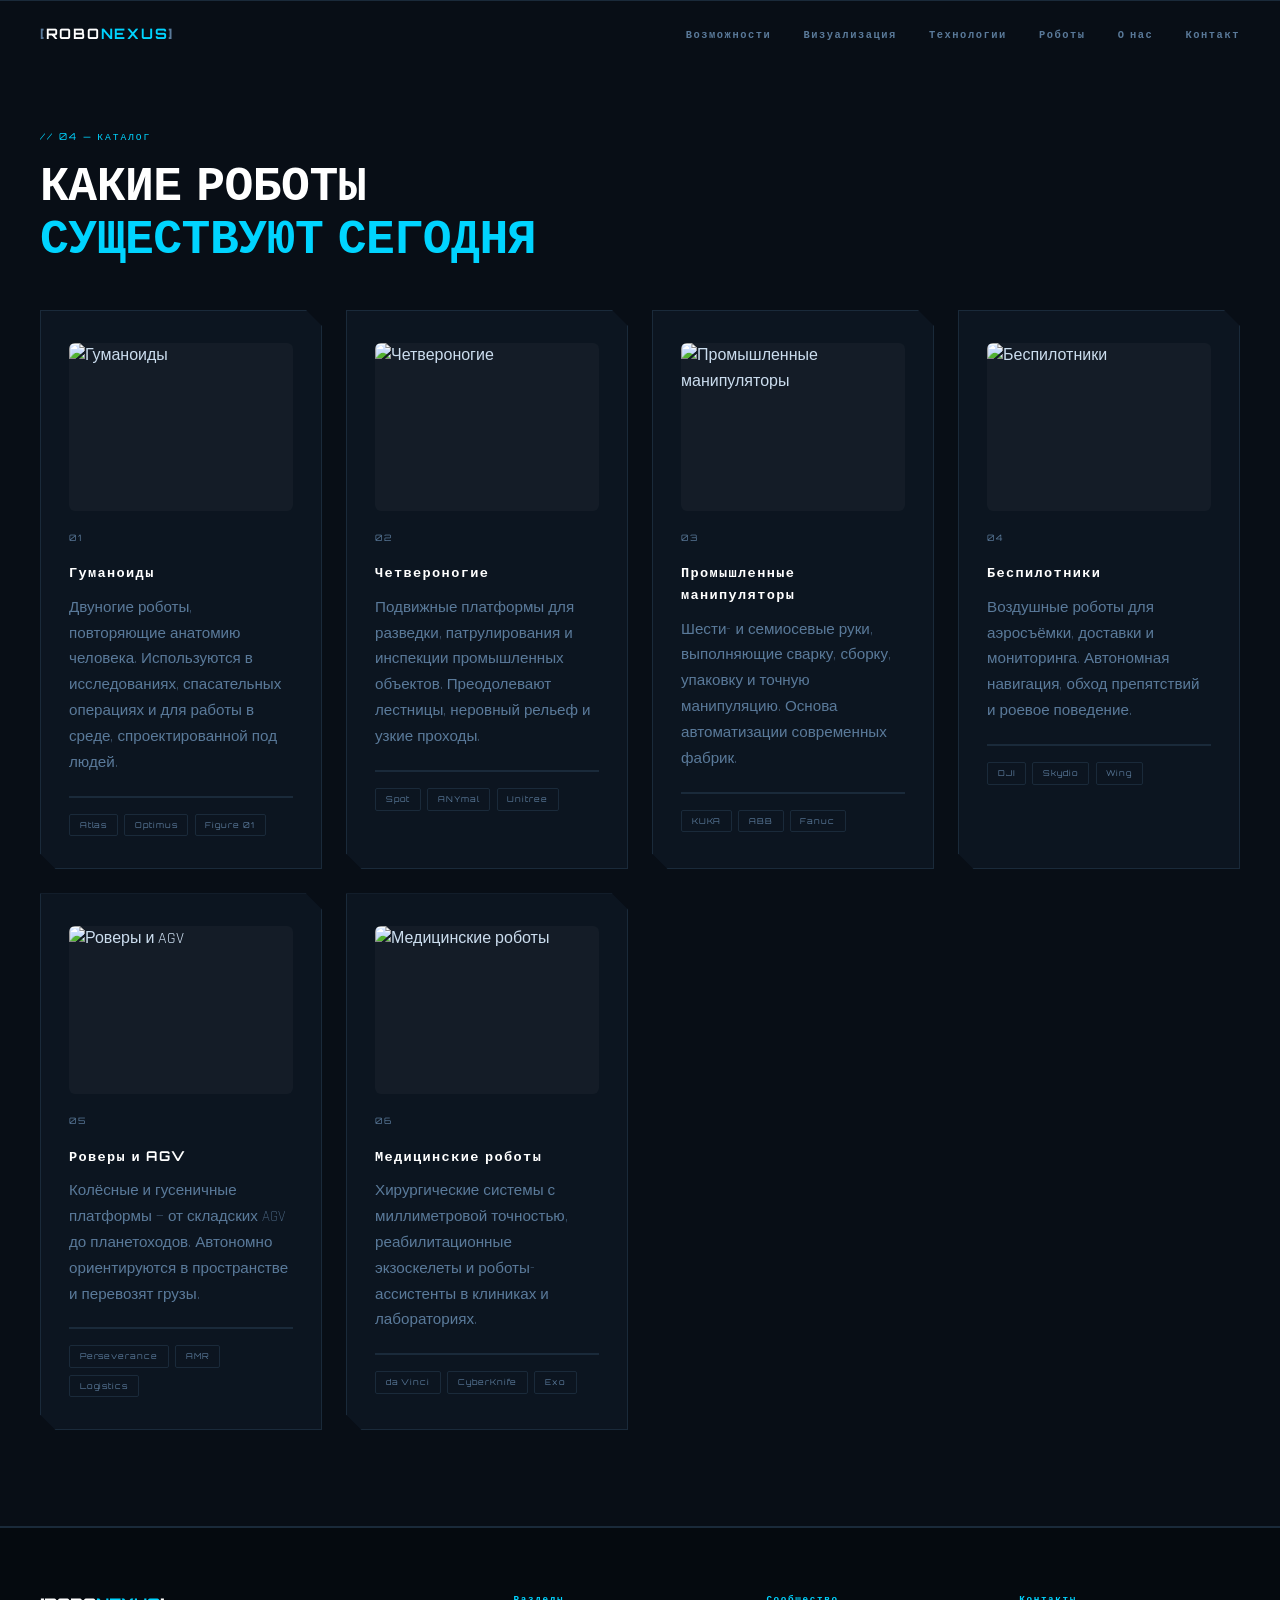
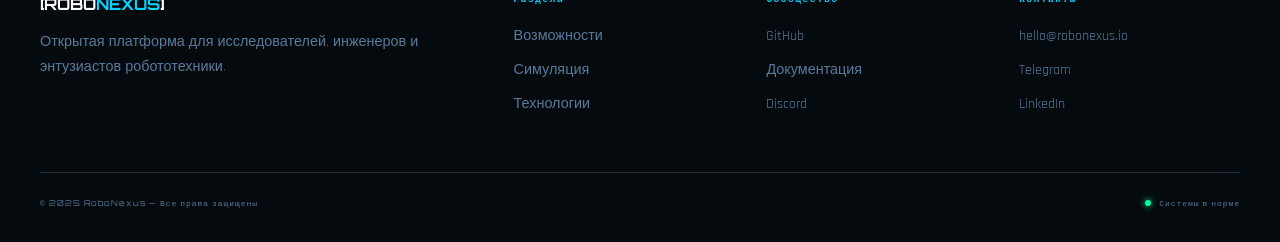
==== robots.html @ f0a173c4 "Add files via upload" ====
<!DOCTYPE html>
<html lang="ru">
<head>
<meta charset="UTF-8" />
<meta name="viewport" content="width=device-width, initial-scale=1.0" />
<title>Виды роботов — RoboNexus</title>
<meta name="description" content="Какие роботы существуют сегодня: гуманоиды, квадропеды, манипуляторы, дроны, роверы и медицинские системы." />
<link rel="preconnect" href="https://fonts.googleapis.com" />
<link rel="preconnect" href="https://fonts.gstatic.com" crossorigin />
<link href="https://fonts.googleapis.com/css2?family=Orbitron:wght@400;500;700;900&family=Rajdhani:wght@300;400;500;600;700&display=swap" rel="stylesheet" />
<link rel="stylesheet" href="style.css" />
</head>
<body>

<nav class="nav" id="nav">
    <div class="nav__logo">
      <span class="nav__logo-bracket">[</span>ROBO<span class="nav__logo-accent">NEXUS</span><span class="nav__logo-bracket">]</span>
    </div>
    <ul class="nav__links">
      <li><a href="index.html#features" class="nav__link">Возможности</a></li>
      <li><a href="index.html#viz" class="nav__link">Визуализация</a></li>
      <li><a href="index.html#stack" class="nav__link">Технологии</a></li>
      <li><a href="robots.html" class="nav__link">Роботы</a></li>
      <li><a href="about.html" class="nav__link">О нас</a></li>
      <li><a href="index.html#contact" class="nav__link">Контакт</a></li>
    </ul>
    <button class="nav__burger" id="burger" aria-label="Меню">
      <span></span><span></span><span></span>
    </button>
  </nav>
<section class="features" style="padding-top:8rem;">
  <div class="section-header">
    <span class="section-tag">// 04 — КАТАЛОГ</span>
    <h1 class="section-title">Какие роботы<br/><em>существуют сегодня</em></h1>
  </div>
  <div class="features__grid">
    <article class="card" tabindex="0">
      <div style="position:relative;margin-bottom:1.25rem;border-radius:6px;overflow:hidden;aspect-ratio:4/3;background:rgba(255,255,255,0.03);">
        <img src="assets/robot-humanoid.jpg" alt="Гуманоиды" loading="lazy" style="width:100%;height:100%;object-fit:cover;display:block;filter:saturate(1.05) contrast(1.05);" />
      </div>
      <div class="card__num">01</div>
      <h3 class="card__title">Гуманоиды</h3>
      <p class="card__desc">Двуногие роботы, повторяющие анатомию человека. Используются в исследованиях, спасательных операциях и для работы в среде, спроектированной под людей.</p>
      <div class="card__bar"><span></span></div>
      <ul class="card__tags"><li>Atlas</li><li>Optimus</li><li>Figure 01</li></ul>
    </article>
    <article class="card" tabindex="0">
      <div style="position:relative;margin-bottom:1.25rem;border-radius:6px;overflow:hidden;aspect-ratio:4/3;background:rgba(255,255,255,0.03);">
        <img src="assets/robot-quadruped.jpg" alt="Четвероногие" loading="lazy" style="width:100%;height:100%;object-fit:cover;display:block;filter:saturate(1.05) contrast(1.05);" />
      </div>
      <div class="card__num">02</div>
      <h3 class="card__title">Четвероногие</h3>
      <p class="card__desc">Подвижные платформы для разведки, патрулирования и инспекции промышленных объектов. Преодолевают лестницы, неровный рельеф и узкие проходы.</p>
      <div class="card__bar"><span></span></div>
      <ul class="card__tags"><li>Spot</li><li>ANYmal</li><li>Unitree</li></ul>
    </article>
    <article class="card" tabindex="0">
      <div style="position:relative;margin-bottom:1.25rem;border-radius:6px;overflow:hidden;aspect-ratio:4/3;background:rgba(255,255,255,0.03);">
        <img src="assets/robot-arm.jpg" alt="Промышленные манипуляторы" loading="lazy" style="width:100%;height:100%;object-fit:cover;display:block;filter:saturate(1.05) contrast(1.05);" />
      </div>
      <div class="card__num">03</div>
      <h3 class="card__title">Промышленные манипуляторы</h3>
      <p class="card__desc">Шести- и семиосевые руки, выполняющие сварку, сборку, упаковку и точную манипуляцию. Основа автоматизации современных фабрик.</p>
      <div class="card__bar"><span></span></div>
      <ul class="card__tags"><li>KUKA</li><li>ABB</li><li>Fanuc</li></ul>
    </article>
    <article class="card" tabindex="0">
      <div style="position:relative;margin-bottom:1.25rem;border-radius:6px;overflow:hidden;aspect-ratio:4/3;background:rgba(255,255,255,0.03);">
        <img src="assets/robot-drone.jpg" alt="Беспилотники" loading="lazy" style="width:100%;height:100%;object-fit:cover;display:block;filter:saturate(1.05) contrast(1.05);" />
      </div>
      <div class="card__num">04</div>
      <h3 class="card__title">Беспилотники</h3>
      <p class="card__desc">Воздушные роботы для аэросъёмки, доставки и мониторинга. Автономная навигация, обход препятствий и роевое поведение.</p>
      <div class="card__bar"><span></span></div>
      <ul class="card__tags"><li>DJI</li><li>Skydio</li><li>Wing</li></ul>
    </article>
    <article class="card" tabindex="0">
      <div style="position:relative;margin-bottom:1.25rem;border-radius:6px;overflow:hidden;aspect-ratio:4/3;background:rgba(255,255,255,0.03);">
        <img src="assets/robot-rover.jpg" alt="Роверы и AGV" loading="lazy" style="width:100%;height:100%;object-fit:cover;display:block;filter:saturate(1.05) contrast(1.05);" />
      </div>
      <div class="card__num">05</div>
      <h3 class="card__title">Роверы и AGV</h3>
      <p class="card__desc">Колёсные и гусеничные платформы — от складских AGV до планетоходов. Автономно ориентируются в пространстве и перевозят грузы.</p>
      <div class="card__bar"><span></span></div>
      <ul class="card__tags"><li>Perseverance</li><li>AMR</li><li>Logistics</li></ul>
    </article>
    <article class="card" tabindex="0">
      <div style="position:relative;margin-bottom:1.25rem;border-radius:6px;overflow:hidden;aspect-ratio:4/3;background:rgba(255,255,255,0.03);">
        <img src="assets/robot-medical.jpg" alt="Медицинские роботы" loading="lazy" style="width:100%;height:100%;object-fit:cover;display:block;filter:saturate(1.05) contrast(1.05);" />
      </div>
      <div class="card__num">06</div>
      <h3 class="card__title">Медицинские роботы</h3>
      <p class="card__desc">Хирургические системы с миллиметровой точностью, реабилитационные экзоскелеты и роботы-ассистенты в клиниках и лабораториях.</p>
      <div class="card__bar"><span></span></div>
      <ul class="card__tags"><li>da Vinci</li><li>CyberKnife</li><li>Exo</li></ul>
    </article>
  </div>
</section>
<footer class="footer" id="contact">
    <div class="footer__grid">
      <div class="footer__brand">
        <div class="footer__logo">[ROBO<span>NEXUS</span>]</div>
        <p class="footer__desc">Открытая платформа для исследователей, инженеров и энтузиастов робототехники.</p>
      </div>
      <div class="footer__col">
        <h5 class="footer__col-title">Разделы</h5>
        <ul class="footer__links">
          <li><a href="index.html#features">Возможности</a></li>
          <li><a href="index.html#viz">Симуляция</a></li>
          <li><a href="index.html#stack">Технологии</a></li>
        </ul>
      </div>
      <div class="footer__col">
        <h5 class="footer__col-title">Сообщество</h5>
        <ul class="footer__links">
          <li><a href="#">GitHub</a></li>
          <li><a href="#">Документация</a></li>
          <li><a href="#">Discord</a></li>
        </ul>
      </div>
      <div class="footer__col">
        <h5 class="footer__col-title">Контакты</h5>
        <ul class="footer__links">
          <li><a href="mailto:hello@robonexus.io">hello@robonexus.io</a></li>
          <li><a href="#">Telegram</a></li>
          <li><a href="#">LinkedIn</a></li>
        </ul>
      </div>
    </div>
    <div class="footer__bottom">
      <span>© 2025 RoboNexus — Все права защищены</span>
      <span class="footer__status"><span class="footer__status-dot"></span>Системы в норме</span>
    </div>
  </footer>

<script src="script.js"></script>
</body>
</html>
---- style.css ----
/* ═══════════════════════════════════════════════
   ROBONEXUS — STYLE.CSS
   Dark High-Tech / Industrial Futurism
═══════════════════════════════════════════════ */

/* ── TOKENS ── */
:root {
  --c-bg:       #050a0f;
  --c-bg2:      #080e16;
  --c-surface:  #0c1520;
  --c-border:   #1a2a3a;
  --c-accent:   #00d4ff;
  --c-accent2:  #ff6b35;
  --c-accent3:  #00ff9d;
  --c-text:     #c8d8e8;
  --c-text-dim: #5a7a9a;
  --c-text-inv: #050a0f;
  --f-head:     'Orbitron', monospace;
  --f-body:     'Rajdhani', sans-serif;
  --nav-h:      68px;
  --r:          4px;
  --glow-a:     0 0 20px rgba(0,212,255,.35), 0 0 60px rgba(0,212,255,.12);
  --glow-b:     0 0 20px rgba(255,107,53,.35), 0 0 60px rgba(255,107,53,.12);
}

/* ── RESET & BASE ── */
*, *::before, *::after { box-sizing: border-box; margin: 0; padding: 0; }
html { scroll-behavior: smooth; font-size: 16px; }
body {
  background: var(--c-bg);
  color: var(--c-text);
  font-family: var(--f-body);
  font-weight: 400;
  line-height: 1.6;
  overflow-x: hidden;
}
img, svg { display: block; }
a { color: inherit; text-decoration: none; }
ul { list-style: none; }
canvas { display: block; }

/* Scrollbar */
::-webkit-scrollbar { width: 5px; }
::-webkit-scrollbar-track { background: var(--c-bg); }
::-webkit-scrollbar-thumb { background: var(--c-accent); border-radius: 2px; }

/* ═══════════════════════════════════════════════
   NAV
═══════════════════════════════════════════════ */
.nav {
  position: fixed; top: 0; left: 0; right: 0;
  z-index: 100;
  height: var(--nav-h);
  display: flex; align-items: center; justify-content: space-between;
  padding: 0 2.5rem;
  border-bottom: 1px solid transparent;
  transition: background .35s, border-color .35s;
}
.nav.scrolled {
  background: rgba(5,10,15,.92);
  backdrop-filter: blur(12px);
  border-color: var(--c-border);
}
.nav__logo {
  font-family: var(--f-head);
  font-size: .9rem;
  font-weight: 700;
  letter-spacing: .12em;
  color: #fff;
}
.nav__logo-bracket { color: var(--c-text-dim); }
.nav__logo-accent  { color: var(--c-accent); }
.nav__links {
  display: flex; gap: 2rem;
}
.nav__link {
  font-family: var(--f-head);
  font-size: .65rem;
  font-weight: 600;
  letter-spacing: .15em;
  color: var(--c-text-dim);
  transition: color .2s;
  position: relative;
}
.nav__link::after {
  content: '';
  position: absolute; bottom: -4px; left: 0; right: 0;
  height: 1px; background: var(--c-accent);
  transform: scaleX(0); transform-origin: left;
  transition: transform .25s;
}
.nav__link:hover { color: var(--c-accent); }
.nav__link:hover::after { transform: scaleX(1); }

.nav__burger {
  display: none;
  flex-direction: column; gap: 5px;
  background: none; border: none; cursor: pointer; padding: 4px;
}
.nav__burger span {
  display: block; width: 22px; height: 1.5px;
  background: var(--c-accent);
  transition: transform .3s, opacity .3s;
}

@media (max-width: 720px) {
  .nav__links {
    position: fixed; top: var(--nav-h); left: 0; right: 0;
    flex-direction: column; align-items: center; gap: 0;
    background: rgba(5,10,15,.97);
    border-bottom: 1px solid var(--c-border);
    max-height: 0; overflow: hidden;
    transition: max-height .4s ease;
  }
  .nav__links.open { max-height: 300px; }
  .nav__link { padding: 1rem 0; font-size: .75rem; }
  .nav__burger { display: flex; }
}

/* ═══════════════════════════════════════════════
   SHARED SECTION HELPERS
═══════════════════════════════════════════════ */
.section-tag {
  display: block;
  font-family: var(--f-head);
  font-size: .6rem;
  letter-spacing: .2em;
  color: var(--c-accent);
  margin-bottom: .75rem;
}
.section-title {
  font-family: var(--f-head);
  font-size: clamp(1.8rem, 4vw, 3rem);
  font-weight: 900;
  line-height: 1.1;
  color: #fff;
  text-transform: uppercase;
  letter-spacing: -.01em;
}
.section-title em {
  font-style: normal;
  color: var(--c-accent);
}
.section-header { margin-bottom: 3rem; }

/* ═══════════════════════════════════════════════
   HERO
═══════════════════════════════════════════════ */
.hero {
  position: relative;
  min-height: 100vh;
  display: grid;
  grid-template-columns: 1fr 1fr;
  align-items: center;
  padding: calc(var(--nav-h) + 2rem) 2.5rem 2rem;
  overflow: hidden;
  gap: 2rem;
}

/* Grid background */
.hero__grid-bg {
  position: absolute; inset: 0;
  background-image:
    linear-gradient(rgba(0,212,255,.04) 1px, transparent 1px),
    linear-gradient(90deg, rgba(0,212,255,.04) 1px, transparent 1px);
  background-size: 60px 60px;
  mask-image: radial-gradient(ellipse 80% 80% at 50% 50%, black 40%, transparent 100%);
}
.hero__scanline {
  position: absolute; inset: 0; pointer-events: none;
  background: repeating-linear-gradient(
    0deg, transparent, transparent 2px, rgba(0,212,255,.015) 2px, rgba(0,212,255,.015) 4px
  );
}

.hero__content { position: relative; z-index: 2; }

.hero__eyebrow {
  display: flex; align-items: center; gap: .75rem;
  margin-bottom: 1.5rem;
}
.hero__tag {
  font-family: var(--f-head);
  font-size: .58rem;
  letter-spacing: .18em;
  color: var(--c-text-dim);
}
.hero__dot {
  width: 6px; height: 6px; border-radius: 50%;
  background: var(--c-accent3);
  box-shadow: 0 0 8px var(--c-accent3);
  animation: blink 1.4s ease-in-out infinite;
}
@keyframes blink { 0%,100%{opacity:1} 50%{opacity:.2} }

.hero__title {
  font-family: var(--f-head);
  font-weight: 900;
  font-size: clamp(2.4rem, 6vw, 5rem);
  line-height: 1.0;
  letter-spacing: -.02em;
  color: #fff;
  text-transform: uppercase;
  margin-bottom: 1.5rem;
}
.hero__title-line { display: block; }
.hero__title-line--accent { color: var(--c-accent); }
.hero__title-thin { font-weight: 400; opacity: .7; }

.hero__sub {
  font-size: 1.05rem;
  color: var(--c-text-dim);
  margin-bottom: 2.5rem;
  line-height: 1.8;
  font-weight: 300;
  min-height: 3.6rem;
}
.hero__typed { color: var(--c-accent); font-weight: 500; }
.hero__cursor {
  color: var(--c-accent);
  animation: blink .7s step-end infinite;
}

.hero__actions { display: flex; flex-wrap: wrap; gap: 1rem; }

/* Buttons */
.btn {
  position: relative;
  display: inline-flex; align-items: center;
  padding: .85rem 2rem;
  font-family: var(--f-head);
  font-size: .65rem;
  font-weight: 700;
  letter-spacing: .15em;
  text-transform: uppercase;
  border: none; cursor: pointer;
  overflow: hidden;
  transition: color .25s, box-shadow .25s;
}
.btn--primary {
  background: var(--c-accent);
  color: var(--c-text-inv);
  clip-path: polygon(0 0, calc(100% - 12px) 0, 100% 12px, 100% 100%, 12px 100%, 0 calc(100% - 12px));
}
.btn--primary:hover { box-shadow: var(--glow-a); }
.btn--primary:hover .btn__glow { opacity: 1; }
.btn__glow {
  position: absolute; inset: 0;
  background: rgba(255,255,255,.15);
  opacity: 0; transition: opacity .25s;
}
.btn__inner { position: relative; z-index: 1; }

.btn--ghost {
  background: transparent;
  color: var(--c-text);
  border: 1px solid var(--c-border);
  clip-path: polygon(0 0, calc(100% - 10px) 0, 100% 10px, 100% 100%, 10px 100%, 0 calc(100% - 10px));
}
.btn--ghost:hover { border-color: var(--c-accent); color: var(--c-accent); }

/* Hero visual / rings */
.hero__visual {
  position: relative;
  display: flex; align-items: center; justify-content: center;
  height: 420px;
}
.hero__ring {
  position: absolute; border-radius: 50%;
  border: 1px solid rgba(0,212,255,.25);
}
.hero__ring--1 { width: 320px; height: 320px; animation: spin 18s linear infinite; }
.hero__ring--2 { width: 240px; height: 240px; border-color: rgba(255,107,53,.2); animation: spin 12s linear infinite reverse; }
.hero__ring--3 { width: 160px; height: 160px; border-style: dashed; animation: spin 8s linear infinite; }
@keyframes spin { to { transform: rotate(360deg); } }

.hero__core {
  width: 90px; height: 90px;
  border-radius: 50%;
  background: radial-gradient(circle, rgba(0,212,255,.15) 0%, transparent 70%);
  border: 1px solid var(--c-accent);
  display: flex; align-items: center; justify-content: center;
  position: relative; z-index: 2;
  box-shadow: var(--glow-a);
  animation: pulse-core 3s ease-in-out infinite;
}
@keyframes pulse-core { 0%,100%{box-shadow: var(--glow-a)} 50%{box-shadow:0 0 40px rgba(0,212,255,.6),0 0 80px rgba(0,212,255,.2)} }

.hero__core-inner { width: 64px; height: 64px; }
.hero__icon { width: 100%; height: 100%; animation: spin 6s linear infinite; }

.hero__particles { position: absolute; inset: 0; pointer-events: none; }

.hero__scroll-hint {
  position: absolute; bottom: 2rem; left: 50%; transform: translateX(-50%);
  display: flex; flex-direction: column; align-items: center; gap: .5rem;
  font-family: var(--f-head); font-size: .5rem; letter-spacing: .2em;
  color: var(--c-text-dim); opacity: .6;
}
.hero__scroll-line {
  width: 1px; height: 40px;
  background: linear-gradient(to bottom, var(--c-accent), transparent);
  animation: scroll-line 2s ease-in-out infinite;
}
@keyframes scroll-line { 0%,100%{transform:scaleY(1)} 50%{transform:scaleY(.4)} }

@media (max-width: 900px) {
  .hero {
    grid-template-columns: 1fr;
    text-align: center;
  }
  .hero__actions { justify-content: center; }
  .hero__eyebrow { justify-content: center; }
  .hero__visual { height: 260px; }
  .hero__ring--1 { width: 220px; height: 220px; }
  .hero__ring--2 { width: 160px; height: 160px; }
  .hero__ring--3 { width: 100px; height: 100px; }
  .hero__scroll-hint { display: none; }
}

/* ═══════════════════════════════════════════════
   FEATURES
═══════════════════════════════════════════════ */
.features {
  padding: 6rem 2.5rem;
  background: var(--c-bg2);
  border-top: 1px solid var(--c-border);
  border-bottom: 1px solid var(--c-border);
}
.features__grid {
  display: grid;
  grid-template-columns: repeat(auto-fit, minmax(240px, 1fr));
  gap: 1.5rem;
}

/* Cards */
.card {
  position: relative;
  background: var(--c-surface);
  border: 1px solid var(--c-border);
  padding: 2rem 1.75rem;
  cursor: pointer;
  overflow: hidden;
  transition: border-color .3s, transform .3s;
  clip-path: polygon(0 0, calc(100% - 16px) 0, 100% 16px, 100% 100%, 16px 100%, 0 calc(100% - 16px));
}
.card::before {
  content: '';
  position: absolute; inset: 0;
  opacity: 0; transition: opacity .35s;
}
.card--design::before { background: radial-gradient(circle at 0 0, rgba(0,212,255,.08), transparent 60%); }
.card--code::before   { background: radial-gradient(circle at 100% 0, rgba(255,107,53,.08), transparent 60%); }
.card--viz::before    { background: radial-gradient(circle at 0 100%, rgba(0,255,157,.08), transparent 60%); }
.card--ai::before     { background: radial-gradient(circle at 100% 100%, rgba(0,212,255,.08), transparent 60%); }

.card:hover { transform: translateY(-4px); border-color: var(--c-accent); }
.card:hover::before { opacity: 1; }
.card--code:hover  { border-color: var(--c-accent2); }
.card--viz:hover   { border-color: var(--c-accent3); }

.card__num {
  font-family: var(--f-head);
  font-size: .55rem;
  letter-spacing: .2em;
  color: var(--c-text-dim);
  margin-bottom: 1rem;
}
.card__icon {
  width: 40px; height: 40px;
  color: var(--c-accent); margin-bottom: 1.25rem;
  transition: color .3s;
}
.card--code .card__icon  { color: var(--c-accent2); }
.card--viz .card__icon   { color: var(--c-accent3); }
.card--ai .card__icon    { color: var(--c-accent); }
.card__icon svg { width: 100%; height: 100%; }

.card__title {
  font-family: var(--f-head);
  font-size: .85rem;
  font-weight: 700;
  letter-spacing: .1em;
  color: #fff;
  margin-bottom: .75rem;
}
.card__desc {
  font-size: .95rem;
  color: var(--c-text-dim);
  line-height: 1.7;
  margin-bottom: 1.25rem;
  font-weight: 300;
}
.card__bar {
  height: 2px; background: var(--c-border);
  margin-bottom: 1rem; overflow: hidden;
}
.card__bar span {
  display: block; height: 100%;
  background: var(--c-accent);
  width: 0; transition: width .6s ease .1s;
}
.card--code .card__bar span  { background: var(--c-accent2); }
.card--viz .card__bar span   { background: var(--c-accent3); }
.card:hover .card__bar span,
.card:focus .card__bar span  { width: 100%; }

.card__tags {
  display: flex; flex-wrap: wrap; gap: .4rem;
}
.card__tags li {
  font-family: var(--f-head);
  font-size: .5rem;
  letter-spacing: .12em;
  padding: .25rem .6rem;
  border: 1px solid var(--c-border);
  color: var(--c-text-dim);
  border-radius: 2px;
}

/* ═══════════════════════════════════════════════
   VISUALIZATION
═══════════════════════════════════════════════ */
.viz {
  padding: 6rem 2.5rem;
  background: var(--c-bg);
}
.viz__wrapper {
  display: grid;
  grid-template-columns: 180px 1fr 180px;
  gap: 1.5rem;
  align-items: start;
}

/* Panels */
.viz__panel {
  display: flex; flex-direction: column; gap: 1rem;
}
.viz__stat {
  background: var(--c-surface);
  border: 1px solid var(--c-border);
  padding: .75rem 1rem;
}
.viz__stat-label {
  display: block;
  font-family: var(--f-head);
  font-size: .5rem;
  letter-spacing: .2em;
  color: var(--c-text-dim);
  margin-bottom: .25rem;
}
.viz__stat-value {
  font-family: var(--f-head);
  font-size: 1.1rem;
  font-weight: 700;
  color: var(--c-accent);
}
.viz__stat-value--ok { color: var(--c-accent3); }

.viz__controls { display: flex; flex-direction: column; gap: .5rem; margin-top: .5rem; }
.viz__btn {
  font-family: var(--f-head);
  font-size: .55rem;
  letter-spacing: .12em;
  padding: .6rem .8rem;
  background: transparent;
  border: 1px solid var(--c-accent);
  color: var(--c-accent);
  cursor: pointer;
  transition: background .2s, color .2s;
}
.viz__btn:hover { background: var(--c-accent); color: var(--c-text-inv); }
.viz__btn--ghost { border-color: var(--c-border); color: var(--c-text-dim); }
.viz__btn--ghost:hover { border-color: var(--c-accent2); color: var(--c-accent2); background: transparent; }

/* Scene */
.viz__scene {
  position: relative;
  border: 1px solid var(--c-border);
  background: var(--c-surface);
  overflow: hidden;
}
.viz__corner {
  position: absolute;
  width: 16px; height: 16px;
  border-color: var(--c-accent);
  border-style: solid;
}
.viz__corner--tl { top: 0; left: 0; border-width: 2px 0 0 2px; }
.viz__corner--tr { top: 0; right: 0; border-width: 2px 2px 0 0; }
.viz__corner--bl { bottom: 0; left: 0; border-width: 0 0 2px 2px; }
.viz__corner--br { bottom: 0; right: 0; border-width: 0 2px 2px 0; }

#robotCanvas { width: 100%; height: auto; }

.viz__scan-beam {
  position: absolute; top: 0; left: 0; right: 0;
  height: 2px;
  background: linear-gradient(90deg, transparent, var(--c-accent3), transparent);
  opacity: 0;
  animation: scan 3s ease-in-out infinite;
}
@keyframes scan {
  0%   { top: 0;    opacity: 0; }
  5%   {            opacity: .8; }
  95%  {            opacity: .8; }
  100% { top: 100%; opacity: 0; }
}

/* Log */
.viz__log {
  background: var(--c-surface);
  border: 1px solid var(--c-border);
  padding: 1rem;
  font-family: var(--f-head);
  font-size: .55rem;
  letter-spacing: .08em;
  color: var(--c-text-dim);
  line-height: 1.9;
  min-height: 160px;
  max-height: 280px;
  overflow-y: auto;
}
.viz__log-entry--ok { color: var(--c-accent3); }

@media (max-width: 900px) {
  .viz__wrapper {
    grid-template-columns: 1fr;
  }
  .viz__panel { flex-direction: row; flex-wrap: wrap; }
  .viz__stat  { flex: 1 1 140px; }
  .viz__controls { flex-direction: row; }
}

/* ═══════════════════════════════════════════════
   TECH STACK
═══════════════════════════════════════════════ */
.stack {
  padding: 6rem 2.5rem;
  background: var(--c-bg2);
  border-top: 1px solid var(--c-border);
}
.stack__grid {
  display: grid;
  grid-template-columns: repeat(auto-fit, minmax(200px, 1fr));
  gap: 2rem;
  margin-bottom: 4rem;
}
.stack__cat-title {
  font-family: var(--f-head);
  font-size: .65rem;
  font-weight: 700;
  letter-spacing: .18em;
  color: var(--c-accent);
  margin-bottom: 1rem;
  padding-bottom: .5rem;
  border-bottom: 1px solid var(--c-border);
}
.stack__item {
  display: flex; align-items: center; gap: .6rem;
  font-size: .95rem;
  color: var(--c-text-dim);
  padding: .35rem 0;
  transition: color .2s;
}
.stack__item:hover { color: var(--c-text); }
.stack__dot {
  width: 4px; height: 4px; border-radius: 50%;
  background: var(--c-accent); flex-shrink: 0;
}

/* Bar Chart */
.stack__bar-chart {
  border: 1px solid var(--c-border);
  padding: 2rem;
  background: var(--c-surface);
}
.stack__chart-title {
  font-family: var(--f-head);
  font-size: .6rem;
  letter-spacing: .18em;
  color: var(--c-text-dim);
  margin-bottom: 1.5rem;
}
.stack__bars { display: flex; flex-direction: column; gap: .75rem; }
.stack__bar-row { display: flex; align-items: center; gap: 1rem; }
.stack__bar-label {
  font-family: var(--f-head);
  font-size: .58rem;
  letter-spacing: .1em;
  color: var(--c-text-dim);
  width: 64px; text-align: right; flex-shrink: 0;
}
.stack__bar-track {
  flex: 1; height: 20px;
  background: var(--c-bg);
  border: 1px solid var(--c-border);
  position: relative; overflow: hidden;
}
.stack__bar-fill {
  height: 100%; width: 0;
  background: linear-gradient(90deg, var(--c-accent), rgba(0,212,255,.5));
  display: flex; align-items: center; justify-content: flex-end;
  padding-right: .5rem;
  font-family: var(--f-head);
  font-size: .5rem;
  color: var(--c-text-inv);
  font-weight: 700;
  transition: width 1.2s cubic-bezier(.23,1,.32,1);
}

/* ═══════════════════════════════════════════════
   FOOTER
═══════════════════════════════════════════════ */
.footer {
  background: var(--c-bg);
  border-top: 1px solid var(--c-border);
  padding: 4rem 2.5rem 2rem;
}
.footer__grid {
  display: grid;
  grid-template-columns: 2fr repeat(3, 1fr);
  gap: 2rem;
  margin-bottom: 3rem;
}
.footer__logo {
  font-family: var(--f-head);
  font-size: 1rem;
  font-weight: 700;
  color: #fff;
  margin-bottom: .75rem;
}
.footer__logo span { color: var(--c-accent); }
.footer__desc { font-size: .9rem; color: var(--c-text-dim); line-height: 1.7; font-weight: 300; }

.footer__col-title {
  font-family: var(--f-head);
  font-size: .58rem;
  letter-spacing: .18em;
  color: var(--c-accent);
  margin-bottom: 1rem;
}
.footer__links li { margin-bottom: .5rem; }
.footer__links a {
  font-size: .9rem;
  color: var(--c-text-dim);
  transition: color .2s;
}
.footer__links a:hover { color: var(--c-accent); }

.footer__bottom {
  display: flex; justify-content: space-between; align-items: center;
  padding-top: 1.5rem;
  border-top: 1px solid var(--c-border);
  font-family: var(--f-head);
  font-size: .5rem;
  letter-spacing: .12em;
  color: var(--c-text-dim);
}
.footer__status { display: flex; align-items: center; gap: .5rem; }
.footer__status-dot {
  width: 6px; height: 6px; border-radius: 50%;
  background: var(--c-accent3);
  box-shadow: 0 0 6px var(--c-accent3);
  animation: blink 2s ease-in-out infinite;
}

@media (max-width: 900px) {
  .footer__grid { grid-template-columns: 1fr 1fr; }
  .footer__brand { grid-column: 1/-1; }
  .footer__bottom { flex-direction: column; gap: .75rem; }
}
@media (max-width: 480px) {
  .footer__grid { grid-template-columns: 1fr; }
  nav, .features, .viz, .stack, .footer { padding-left: 1.25rem; padding-right: 1.25rem; }
  .hero { padding-left: 1.25rem; padding-right: 1.25rem; }
}

/* ═══════════════════════════════════════════════
   ANIMATIONS — REVEAL ON SCROLL
═══════════════════════════════════════════════ */
.reveal {
  opacity: 0;
  transform: translateY(30px);
  transition: opacity .7s ease, transform .7s ease;
}
.reveal.visible {
  opacity: 1;
  transform: translateY(0);
}
.reveal-delay-1 { transition-delay: .1s; }
.reveal-delay-2 { transition-delay: .2s; }
.reveal-delay-3 { transition-delay: .3s; }
.reveal-delay-4 { transition-delay: .4s; }
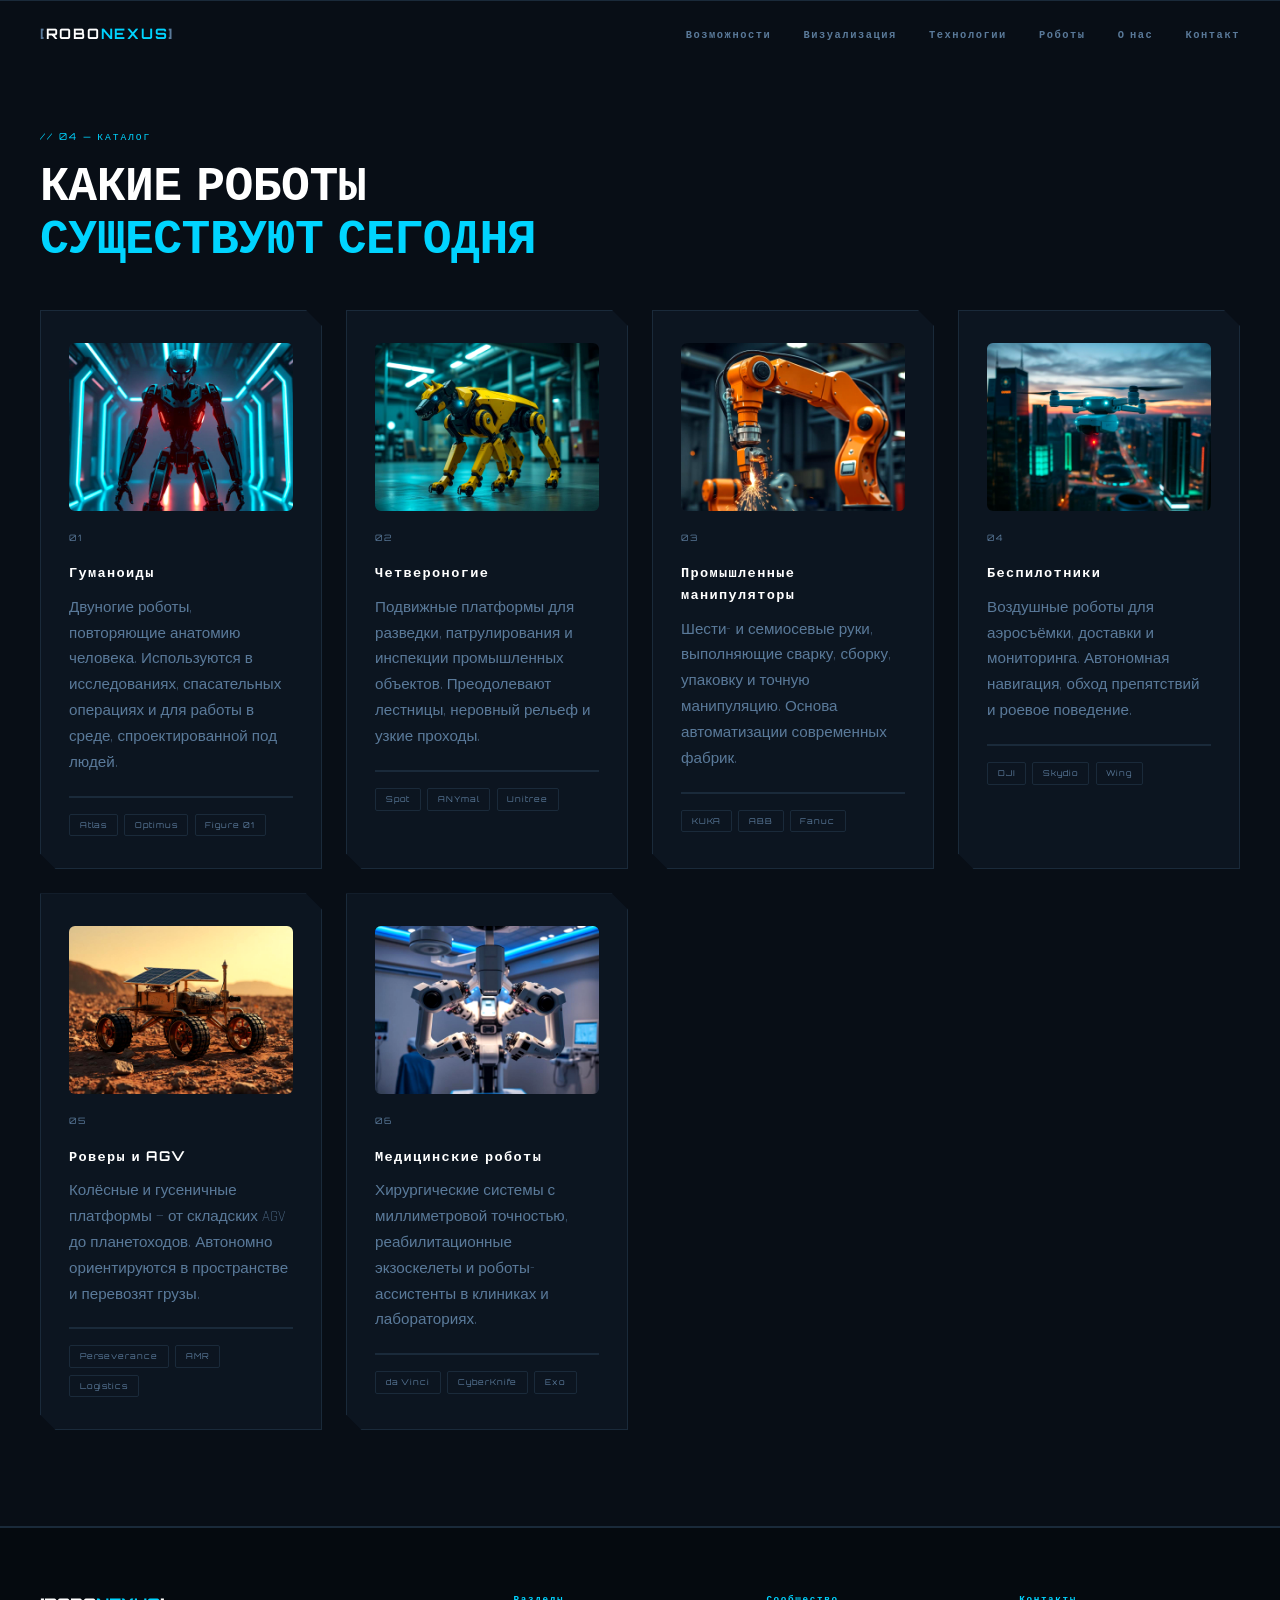
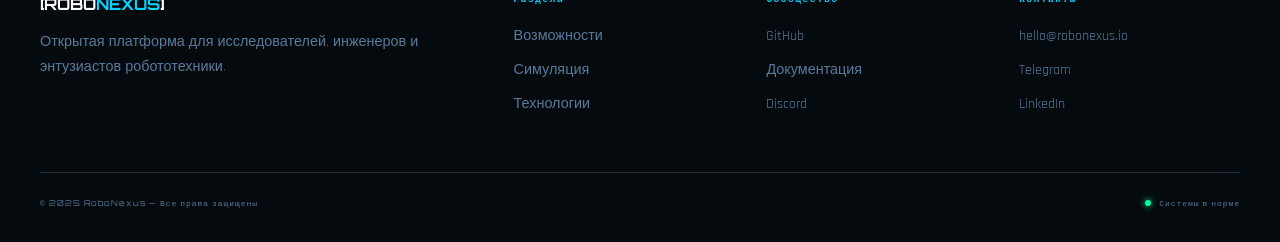
==== commit 811b0dfb: "Add files via upload" ====
--- a/robots.html
+++ b/robots.html
@@ -122,7 +122,7 @@
         <h5 class="footer__col-title">Контакты</h5>
         <ul class="footer__links">
           <li><a href="mailto:hello@robonexus.io">hello@robonexus.io</a></li>
-          <li><a href="#">Telegram</a></li>
+          <li><a href="#" class="js-random-tg" target="_blank">Telegram</a></li>
           <li><a href="#">LinkedIn</a></li>
         </ul>
       </div>
